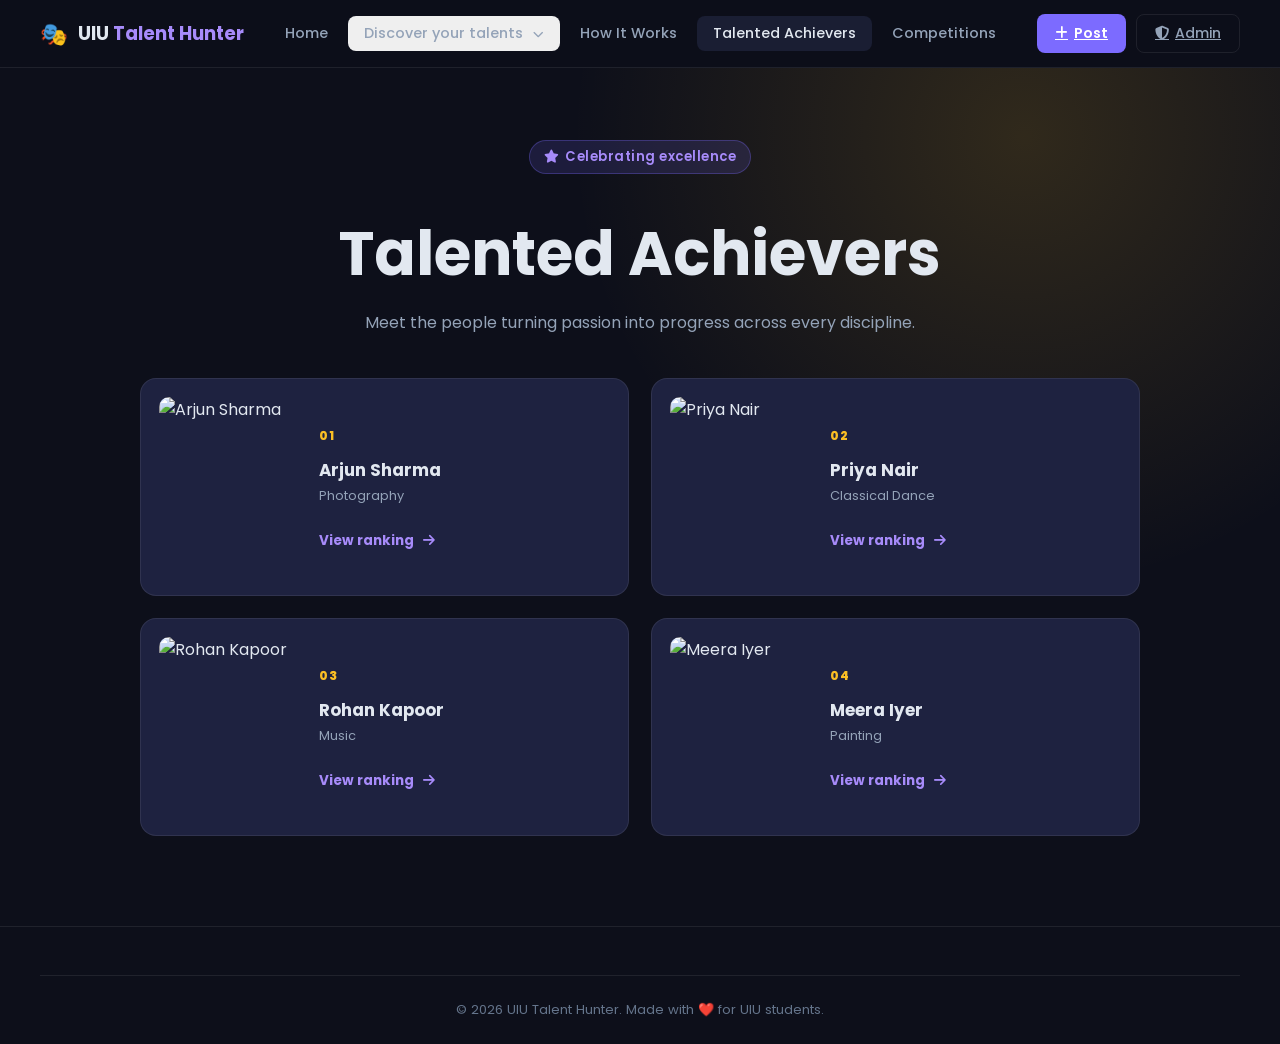
==== achievers.html @ 0afadc2a "latest update" ====
<!DOCTYPE html>
<html lang="en"><head><meta charset="UTF-8" /><meta name="viewport" content="width=device-width, initial-scale=1.0" /><title>Talented Achievers | UIU Talent Hunter</title><link rel="stylesheet" href="style.css" /><link rel="stylesheet" href="achievers.css" /><link href="https://fonts.googleapis.com/css2?family=Poppins:wght@300;400;500;600;700;800&display=swap" rel="stylesheet" /><link rel="stylesheet" href="https://cdnjs.cloudflare.com/ajax/libs/font-awesome/6.5.0/css/all.min.css" /></head>
<body class="category-page achievers-page"><nav class="navbar"><a class="nav-brand" href="index.html"><span class="brand-icon">🎭</span><span class="brand-text">UIU <span class="highlight">Talent Hunter</span></span></a><ul class="nav-links"><li><a href="index.html" class="nav-link">Home</a></li><li class="nav-dropdown"><button class="nav-link dropdown-toggle" type="button" onclick="toggleTalentMenu(event)">Discover your talents <i class="fas fa-chevron-down"></i></button><div class="dropdown-menu"><a href="video.html"><i class="fas fa-video"></i> Video</a><a href="audio.html"><i class="fas fa-music"></i> Audio</a><a href="blog.html"><i class="fas fa-align-left"></i> Text</a></div></li><li><a href="how-it-works.html" class="nav-link">How It Works</a></li><li><a href="achievers.html" class="nav-link active">Talented Achievers</a></li><li><a href="competitions.html" class="nav-link">Competitions</a></li></ul><div class="nav-actions"><a class="btn-upload" href="index.html#home"><i class="fas fa-plus"></i> Post</a><a class="btn-admin" href="index.html#leaderboard"><i class="fas fa-shield-alt"></i> Admin</a></div><button class="hamburger" onclick="toggleMenu()"><i class="fas fa-bars"></i></button></nav>
<main class="achievers-page-main"><header class="page-heading"><p class="hero-badge"><i class="fas fa-star"></i> Celebrating excellence</p><h1>Talented Achievers</h1><p>Meet the people turning passion into progress across every discipline.</p></header><section class="achiever-grid"><article class="achiever-card"><img src="https://images.unsplash.com/photo-1507003211169-0a1dd7228f2d?w=440&h=440&fit=crop&auto=format" alt="Arjun Sharma" /><div><span class="achiever-rank">01</span><h2>Arjun Sharma</h2><p>Photography</p><a href="index.html#leaderboard" class="text-link">View ranking <i class="fas fa-arrow-right"></i></a></div></article><article class="achiever-card"><img src="https://images.unsplash.com/photo-1438761681033-6461ffad8d80?w=440&h=440&fit=crop&auto=format" alt="Priya Nair" /><div><span class="achiever-rank">02</span><h2>Priya Nair</h2><p>Classical Dance</p><a href="index.html#leaderboard" class="text-link">View ranking <i class="fas fa-arrow-right"></i></a></div></article><article class="achiever-card"><img src="https://images.unsplash.com/photo-1472099645785-5658abf4ff4e?w=440&h=440&fit=crop&auto=format" alt="Rohan Kapoor" /><div><span class="achiever-rank">03</span><h2>Rohan Kapoor</h2><p>Music</p><a href="index.html#leaderboard" class="text-link">View ranking <i class="fas fa-arrow-right"></i></a></div></article><article class="achiever-card"><img src="https://images.unsplash.com/photo-1534528741775-53994a69daeb?w=440&h=440&fit=crop&auto=format" alt="Meera Iyer" /><div><span class="achiever-rank">04</span><h2>Meera Iyer</h2><p>Painting</p><a href="index.html#leaderboard" class="text-link">View ranking <i class="fas fa-arrow-right"></i></a></div></article></section></main><footer class="footer"><div class="footer-bottom"><p>© 2026 UIU Talent Hunter. Made with ❤️ for UIU students.</p></div></footer><script src="script.js"></script></body></html>
---- style.css ----
/* ========================================
   UIU TALENT SHOW — STYLESHEET
   ======================================== */

:root {
  --bg: #0d0f1a;
  --bg2: #13162a;
  --bg3: #1a1e33;
  --card: #1e2240;
  --card2: #252a4a;
  --border: rgba(255,255,255,0.08);
  --accent: #7c6bff;
  --accent2: #a78bfa;
  --pink: #f472b6;
  --teal: #2dd4bf;
  --gold: #fbbf24;
  --silver: #94a3b8;
  --bronze: #cd7f32;
  --green: #34d399;
  --text: #e2e8f0;
  --text2: #94a3b8;
  --text3: #64748b;
  --video-color: #3b82f6;
  --audio-color: #10b981;
  --blog-color: #f59e0b;
  --radius: 16px;
  --radius-sm: 10px;
  --shadow: 0 8px 32px rgba(0,0,0,0.4);
  --shadow-card: 0 4px 24px rgba(0,0,0,0.3);
  --glow: 0 0 30px rgba(124,107,255,0.25);
}

*, *::before, *::after { box-sizing: border-box; margin: 0; padding: 0; }

html { scroll-behavior: smooth; }

body {
  font-family: 'Poppins', sans-serif;
  background: var(--bg);
  color: var(--text);
  min-height: 100vh;
  overflow-x: hidden;
}

/* ---- SCROLLBAR ---- */
::-webkit-scrollbar { width: 6px; }
::-webkit-scrollbar-track { background: var(--bg); }
::-webkit-scrollbar-thumb { background: var(--accent); border-radius: 3px; }

/* ======================================== NAVBAR */
.navbar {
  position: sticky;
  top: 0;
  z-index: 1000;
  display: flex;
  align-items: center;
  gap: 24px;
  padding: 14px 40px;
  background: rgba(13,15,26,0.85);
  backdrop-filter: blur(16px);
  border-bottom: 1px solid var(--border);
}

.nav-brand {
  display: flex;
  align-items: center;
  gap: 10px;
  font-weight: 700;
  font-size: 1.15rem;
  text-decoration: none;
  color: var(--text);
  white-space: nowrap;
}

.brand-icon { font-size: 1.4rem; }
.highlight { color: var(--accent2); }

.nav-links {
  display: flex;
  list-style: none;
  gap: 4px;
  margin: 0 auto;
}

.nav-link {
  display: block;
  padding: 7px 16px;
  border-radius: 8px;
  color: var(--text2);
  text-decoration: none;
  font-size: 0.9rem;
  font-weight: 500;
  transition: all 0.2s;
}

.nav-link:hover, .nav-link.active {
  color: var(--text);
  background: var(--bg3);
}

.nav-dropdown { position: relative; }
.dropdown-toggle { border: 0; cursor: pointer; font-family: inherit; }
.dropdown-toggle i { margin-left: 6px; font-size: .68rem; transition: transform .2s ease; }
.nav-dropdown.open .dropdown-toggle i { transform: rotate(180deg); }
.dropdown-menu { position: absolute; top: calc(100% + 12px); left: 0; min-width: 178px; padding: 8px; background: rgba(30,34,64,.98); border: 1px solid var(--border); border-radius: 12px; box-shadow: var(--shadow); opacity: 0; visibility: hidden; transform: translateY(-6px); transition: .2s ease; }
.nav-dropdown.open .dropdown-menu { opacity: 1; visibility: visible; transform: translateY(0); }
.dropdown-menu a { display: flex; align-items: center; gap: 10px; padding: 11px 12px; border-radius: 8px; color: var(--text2); text-decoration: none; font-size: .82rem; }
.dropdown-menu a:hover { color: var(--text); background: var(--bg3); }
.dropdown-menu a i { width: 16px; color: var(--accent2); }

.nav-actions { display: flex; gap: 10px; }

.btn-upload {
  padding: 8px 18px;
  background: var(--accent);
  color: #fff;
  border: none;
  border-radius: 8px;
  font-family: inherit;
  font-size: 0.88rem;
  font-weight: 600;
  cursor: pointer;
  transition: all 0.2s;
  display: flex;
  align-items: center;
  gap: 6px;
}

.btn-upload:hover { background: var(--accent2); transform: translateY(-1px); }

.btn-admin {
  padding: 8px 18px;
  background: transparent;
  color: var(--text2);
  border: 1px solid var(--border);
  border-radius: 8px;
  font-family: inherit;
  font-size: 0.88rem;
  font-weight: 500;
  cursor: pointer;
  transition: all 0.2s;
  display: flex;
  align-items: center;
  gap: 6px;
}

.btn-admin:hover { background: var(--bg3); color: var(--text); }

.hamburger {
  display: none;
  background: none;
  border: none;
  color: var(--text);
  font-size: 1.2rem;
  cursor: pointer;
  margin-left: auto;
}

/* ======================================== HERO */
.hero {
  position: relative;
  min-height: 88vh;
  display: flex;
  align-items: center;
  justify-content: space-between;
  padding: 80px 40px 60px;
  overflow: hidden;
}

.hero-bg {
  position: absolute;
  inset: 0;
  background:
    radial-gradient(ellipse 70% 60% at 20% 50%, rgba(124,107,255,0.18) 0%, transparent 70%),
    radial-gradient(ellipse 50% 50% at 80% 30%, rgba(244,114,182,0.12) 0%, transparent 60%),
    radial-gradient(ellipse 60% 80% at 60% 80%, rgba(45,212,191,0.08) 0%, transparent 60%);
  z-index: 0;
}

.hero-content {
  position: relative;
  z-index: 1;
  max-width: 600px;
}

.hero-badge {
  display: inline-flex;
  align-items: center;
  gap: 6px;
  padding: 6px 14px;
  background: rgba(124,107,255,0.15);
  border: 1px solid rgba(124,107,255,0.3);
  border-radius: 50px;
  font-size: 0.82rem;
  font-weight: 600;
  color: var(--accent2);
  margin-bottom: 20px;
  letter-spacing: 0.5px;
}

.hero-title {
  font-size: clamp(2.4rem, 5vw, 4rem);
  font-weight: 800;
  line-height: 1.1;
  margin-bottom: 16px;
}

.gradient-text {
  background: linear-gradient(135deg, var(--accent), var(--pink));
  -webkit-background-clip: text;
  -webkit-text-fill-color: transparent;
  background-clip: text;
}

.hero-subtitle {
  font-size: 1.05rem;
  color: var(--text2);
  line-height: 1.7;
  margin-bottom: 32px;
}

.hero-stats {
  display: flex;
  align-items: center;
  gap: 24px;
  margin-bottom: 36px;
}

.stat { display: flex; flex-direction: column; }
.stat-num { font-size: 1.6rem; font-weight: 800; color: var(--text); }
.stat-label { font-size: 0.78rem; color: var(--text3); text-transform: uppercase; letter-spacing: 1px; }
.stat-divider { width: 1px; height: 40px; background: var(--border); }

.hero-btns { display: flex; gap: 14px; flex-wrap: wrap; }

.btn-primary {
  padding: 13px 28px;
  background: linear-gradient(135deg, var(--accent), var(--pink));
  color: #fff;
  border: none;
  border-radius: 10px;
  font-family: inherit;
  font-size: 0.95rem;
  font-weight: 600;
  text-decoration: none;
  cursor: pointer;
  transition: all 0.2s;
  display: inline-flex;
  align-items: center;
  gap: 8px;
}

.btn-primary:hover { transform: translateY(-2px); box-shadow: 0 8px 24px rgba(124,107,255,0.4); }

.btn-secondary {
  padding: 13px 28px;
  background: transparent;
  color: var(--text);
  border: 1.5px solid var(--border);
  border-radius: 10px;
  font-family: inherit;
  font-size: 0.95rem;
  font-weight: 600;
  cursor: pointer;
  transition: all 0.2s;
}

.btn-secondary:hover { background: var(--bg3); border-color: var(--accent); }

.hero-cards {
  position: relative;
  z-index: 1;
  display: flex;
  flex-direction: column;
  gap: 16px;
  padding: 20px;
}

.floating-card {
  display: flex;
  align-items: center;
  gap: 14px;
  padding: 16px 24px;
  background: var(--card);
  border: 1px solid var(--border);
  border-radius: var(--radius);
  font-weight: 600;
  font-size: 1rem;
  animation: float 3s ease-in-out infinite;
  box-shadow: var(--shadow-card);
  min-width: 160px;
}

.floating-card i { font-size: 1.4rem; }
.card1 { color: var(--video-color); animation-delay: 0s; }
.card2 { color: var(--audio-color); animation-delay: 0.5s; }
.card3 { color: var(--blog-color); animation-delay: 1s; }

@keyframes float {
  0%, 100% { transform: translateY(0); }
  50% { transform: translateY(-10px); }
}

/* ======================================== SECTION TABS */
.section-tabs {
  display: flex;
  justify-content: center;
  gap: 12px;
  padding: 32px 40px 0;
  border-bottom: 1px solid var(--border);
}

.tab-btn {
  padding: 12px 28px;
  background: transparent;
  color: var(--text2);
  border: none;
  border-bottom: 3px solid transparent;
  font-family: inherit;
  font-size: 0.95rem;
  font-weight: 600;
  cursor: pointer;
  transition: all 0.2s;
  display: flex;
  align-items: center;
  gap: 8px;
  margin-bottom: -1px;
}

.tab-btn:hover { color: var(--text); }
.tab-btn.active { color: var(--accent2); border-bottom-color: var(--accent); }

/* ======================================== CONTENT SECTIONS */
.content-section {
  padding: 48px 40px;
  max-width: 1280px;
  margin: 0 auto;
}

.hidden-tab { display: none; }
.active-tab { display: block; }

/* Category entries now live on their own pages. */
.home-page .content-section { display: none; }
.home-page .section-tabs { display: none; }
.home-page .hero { justify-content: center; text-align: center; }
.home-page .hero-content { max-width: 760px; }
.home-page .hero-cards { display: none; }
.tab-btn { text-decoration: none; }

/* ======================================== HOME DISCOVERY */
.home-discovery { background: var(--bg); }
.home-section { max-width: 1180px; margin: 0 auto; padding: 88px 40px; }
.section-kicker { color: var(--accent2); font-size: .76rem; font-weight: 700; letter-spacing: 1.4px; text-transform: uppercase; }
.section-kicker i { margin-right: 7px; }
.home-section h2 { font-size: clamp(1.8rem, 3vw, 2.65rem); line-height: 1.15; margin: 12px 0 14px; }
.section-lead { max-width: 720px; color: var(--text2); line-height: 1.8; }
.welcome-section { text-align: center; border-bottom: 1px solid var(--border); }
.welcome-section .section-lead { margin: 0 auto; }
.feature-row { display: flex; justify-content: center; gap: 12px; flex-wrap: wrap; margin-top: 32px; }
.feature-chip { display: inline-flex; align-items: center; gap: 9px; padding: 12px 17px; border: 1px solid var(--border); border-radius: 10px; color: var(--text); background: rgba(255,255,255,.025); text-decoration: none; font-size: .84rem; font-weight: 600; transition: .2s ease; }
.feature-chip:hover { transform: translateY(-3px); border-color: var(--accent); background: var(--bg3); }
.feature-chip i { color: var(--accent2); }
.section-heading-row { display: flex; align-items: end; justify-content: space-between; gap: 24px; margin-bottom: 32px; }
.section-heading-row h2 { margin-bottom: 0; }
.section-mark { color: var(--text3); font-size: .8rem; letter-spacing: 2px; }
.text-link { color: var(--accent2); font-size: .84rem; font-weight: 700; text-decoration: none; white-space: nowrap; }
.text-link i { margin-left: 6px; transition: transform .2s ease; }
.text-link:hover i { transform: translateX(4px); }
.steps-grid { display: grid; grid-template-columns: repeat(5, 1fr); gap: 12px; }
.step-card { position: relative; min-height: 190px; padding: 22px 18px; background: var(--card); border: 1px solid var(--border); border-radius: var(--radius-sm); transition: .2s ease; }
.step-card:hover { border-color: rgba(167,139,250,.55); transform: translateY(-4px); box-shadow: var(--shadow-card); }
.step-card > span { color: var(--accent2); font-size: .72rem; font-weight: 800; letter-spacing: 1px; }
.step-card i { display: block; margin: 22px 0 12px; color: var(--teal); font-size: 1.25rem; }
.step-card h3 { font-size: .96rem; margin-bottom: 8px; }
.step-card p { color: var(--text2); font-size: .78rem; line-height: 1.55; }
.competition-preview { max-width: none; background: var(--bg2); }
.competition-preview > * { max-width: 1100px; margin-left: auto; margin-right: auto; }
.competition-grid { display: grid; grid-template-columns: repeat(3, 1fr); gap: 20px; }
.competition-card { overflow: hidden; background: var(--card); border: 1px solid var(--border); border-radius: var(--radius); }
.competition-card > img { width: 100%; height: 190px; display: block; object-fit: cover; }
.competition-body { padding: 20px; }
.competition-type { color: var(--gold); font-size: .7rem; font-weight: 800; letter-spacing: 1px; text-transform: uppercase; }
.competition-body h3 { font-size: 1.03rem; line-height: 1.4; margin: 9px 0; }
.competition-body p { min-height: 68px; color: var(--text2); font-size: .8rem; line-height: 1.6; }
.competition-meta { display: grid; grid-template-columns: repeat(3, 1fr); gap: 8px; margin: 18px 0; padding: 12px 0; border-top: 1px solid var(--border); border-bottom: 1px solid var(--border); }
.competition-meta span { color: var(--text3); font-size: .65rem; }
.competition-meta b { display: block; color: var(--text); font-size: .75rem; margin-bottom: 3px; }
.competition-body .btn-primary { padding: 10px 15px; font-size: .78rem; }
.community-section { display: grid; grid-template-columns: 1.15fr .85fr; gap: 22px; }
.home-page .steps-grid .step-card:nth-child(n+4) { display: none; }
.home-page .competition-grid .competition-card:nth-child(n+2) { display: none; }
.community-panel { padding: 30px; background: var(--card); border: 1px solid var(--border); border-radius: var(--radius); }
.person-row { display: grid; grid-template-columns: 46px 1fr 46px 1fr; align-items: center; gap: 12px; margin-top: 28px; }
.person-row img { width: 46px; height: 46px; object-fit: cover; border-radius: 50%; border: 2px solid var(--accent); }
.person-row strong, .person-row span { display: block; }
.person-row strong { font-size: .78rem; }
.person-row span { color: var(--text3); font-size: .7rem; margin-top: 3px; }
.supporter-list { display: grid; gap: 12px; margin-top: 26px; }
.supporter-list div { display: grid; grid-template-columns: 28px 1fr; align-items: center; padding: 10px 0; border-bottom: 1px solid var(--border); }
.supporter-list span { grid-row: span 2; color: var(--gold); font-weight: 800; font-size: .78rem; }
.supporter-list strong { font-size: .8rem; }
.supporter-list small { color: var(--text3); font-size: .7rem; }
.mission-section { max-width: none; background: linear-gradient(135deg, rgba(124,107,255,.12), rgba(45,212,191,.05)); text-align: center; }
.mission-section > * { max-width: 1100px; margin-left: auto; margin-right: auto; }
.mission-grid { display: grid; grid-template-columns: repeat(3, 1fr); gap: 20px; margin-top: 34px; text-align: left; }
.mission-grid article { padding: 22px; border-left: 2px solid var(--accent); background: rgba(13,15,26,.3); }
.mission-grid i { color: var(--teal); font-size: 1.25rem; }
.mission-grid h3 { font-size: .98rem; margin: 15px 0 8px; }
.mission-grid p { color: var(--text2); font-size: .8rem; line-height: 1.65; }
.organizations-section { border-top: 1px solid var(--border); }
.organization-grid { display: grid; grid-template-columns: repeat(3, 1fr); gap: 18px; }
.organization-grid article { display: grid; grid-template-columns: 58px 1fr; grid-template-rows: 1fr 1fr; column-gap: 14px; align-items: center; padding: 14px; background: var(--card); border: 1px solid var(--border); border-radius: var(--radius-sm); }
.organization-grid img { width: 58px; height: 58px; grid-row: span 2; border-radius: 50%; object-fit: cover; }
.organization-grid strong { align-self: end; font-size: .84rem; }
.organization-grid span { align-self: start; color: var(--text3); font-size: .72rem; }
.testimonials-section { background: var(--bg2); max-width: none; }
.testimonials-section > * { max-width: 1100px; margin-left: auto; margin-right: auto; }
.testimonial-grid { display: grid; grid-template-columns: repeat(3, 1fr); gap: 18px; margin-top: 30px; }
.testimonial-grid blockquote { margin: 0; padding: 22px; background: var(--card); border: 1px solid var(--border); border-radius: var(--radius-sm); }
.testimonial-grid blockquote p { min-height: 105px; color: var(--text2); font-size: .8rem; line-height: 1.7; }
.testimonial-grid footer { display: flex; align-items: center; gap: 10px; margin-top: 20px; }
.testimonial-grid footer img { width: 38px; height: 38px; border-radius: 50%; object-fit: cover; }
.testimonial-grid footer strong, .testimonial-grid footer small { display: block; }
.testimonial-grid footer strong { font-size: .76rem; }
.testimonial-grid footer small { color: var(--text3); font-size: .68rem; margin-top: 3px; }

.section-header {
  margin-bottom: 36px;
  text-align: center;
}

.section-header h2 {
  font-size: 1.8rem;
  font-weight: 700;
  margin-bottom: 8px;
  display: flex;
  align-items: center;
  justify-content: center;
  gap: 10px;
}

.section-header h2 i { color: var(--accent); }
.section-header p { color: var(--text2); font-size: 0.95rem; }

/* ---- CARDS GRID ---- */
.cards-grid {
  display: grid;
  grid-template-columns: repeat(auto-fill, minmax(320px, 1fr));
  gap: 24px;
}

/* ---- MEDIA CARD ---- */
.media-card {
  background: var(--card);
  border: 1px solid var(--border);
  border-radius: var(--radius);
  overflow: hidden;
  transition: transform 0.2s, box-shadow 0.2s;
}

.media-card:hover {
  transform: translateY(-4px);
  box-shadow: var(--shadow);
}

.card-thumbnail { position: relative; }
.card-thumbnail video {
  width: 100%;
  height: 200px;
  object-fit: cover;
  display: block;
  background: var(--bg);
}

/* ---- CAT BADGE ---- */
.cat-badge {
  position: absolute;
  top: 10px;
  right: 10px;
  padding: 4px 10px;
  border-radius: 50px;
  font-size: 0.72rem;
  font-weight: 700;
  display: flex;
  align-items: center;
  gap: 5px;
  letter-spacing: 0.4px;
}

.video-badge { background: rgba(59,130,246,0.85); color: #fff; }
.audio-badge { background: rgba(16,185,129,0.85); color: #fff; }
.blog-badge { background: rgba(245,158,11,0.85); color: #fff; position: static; margin-left: auto; }

/* ---- AUDIO VISUAL ---- */
.audio-visual {
  position: relative;
  background: linear-gradient(135deg, var(--bg2), var(--bg3));
  height: 180px;
  display: flex;
  align-items: center;
  justify-content: center;
  overflow: hidden;
}

.audio-avatar {
  width: 80px;
  height: 80px;
  border-radius: 50%;
  overflow: hidden;
  border: 3px solid var(--accent);
  z-index: 1;
  box-shadow: 0 0 20px rgba(124,107,255,0.4);
}

.audio-avatar img { width: 100%; height: 100%; object-fit: cover; }

.audio-wave {
  position: absolute;
  bottom: 16px;
  display: flex;
  align-items: flex-end;
  gap: 3px;
  height: 40px;
}

.audio-wave span {
  width: 4px;
  border-radius: 2px;
  background: var(--audio-color);
  animation: wave 1.2s ease-in-out infinite;
  opacity: 0.7;
}

.audio-wave span:nth-child(1) { height: 20px; animation-delay: 0.0s; }
.audio-wave span:nth-child(2) { height: 30px; animation-delay: 0.1s; }
.audio-wave span:nth-child(3) { height: 40px; animation-delay: 0.2s; }
.audio-wave span:nth-child(4) { height: 25px; animation-delay: 0.3s; }
.audio-wave span:nth-child(5) { height: 35px; animation-delay: 0.4s; }
.audio-wave span:nth-child(6) { height: 40px; animation-delay: 0.5s; }
.audio-wave span:nth-child(7) { height: 28px; animation-delay: 0.6s; }
.audio-wave span:nth-child(8) { height: 22px; animation-delay: 0.7s; }
.audio-wave span:nth-child(9) { height: 35px; animation-delay: 0.8s; }
.audio-wave span:nth-child(10) { height: 18px; animation-delay: 0.9s; }

@keyframes wave {
  0%, 100% { transform: scaleY(0.5); }
  50% { transform: scaleY(1.2); }
}

/* ---- CARD BODY ---- */
.card-body { padding: 18px; }
.card-title { font-size: 1rem; font-weight: 700; margin-bottom: 10px; line-height: 1.4; }
.card-meta { display: flex; align-items: center; gap: 8px; margin-bottom: 10px; flex-wrap: wrap; }
.avatar { width: 28px; height: 28px; border-radius: 50%; object-fit: cover; }
.author { font-size: 0.82rem; font-weight: 600; color: var(--accent2); }
.dot { color: var(--text3); }
.date { font-size: 0.78rem; color: var(--text3); }
.card-desc { font-size: 0.84rem; color: var(--text2); line-height: 1.6; margin-bottom: 14px; }

/* ---- AUDIO PLAYER ---- */
.audio-player { margin-bottom: 12px; }
.audio-player audio { width: 100%; height: 36px; border-radius: 6px; }

/* ---- CARD FOOTER ---- */
.card-footer {
  display: flex;
  align-items: center;
  justify-content: space-between;
  padding-top: 12px;
  border-top: 1px solid var(--border);
}

.reactions { display: flex; gap: 10px; }

.react-btn {
  display: flex;
  align-items: center;
  gap: 5px;
  padding: 5px 12px;
  border: 1px solid var(--border);
  border-radius: 50px;
  background: transparent;
  color: var(--text2);
  font-size: 0.82rem;
  font-family: inherit;
  cursor: pointer;
  transition: all 0.2s;
}

.react-btn:hover { background: var(--bg3); color: var(--text); }
.react-btn.liked { color: var(--pink); border-color: var(--pink); background: rgba(244,114,182,0.1); }

.points-badge {
  display: flex;
  align-items: center;
  gap: 5px;
  padding: 5px 12px;
  background: rgba(251,191,36,0.12);
  border: 1px solid rgba(251,191,36,0.25);
  border-radius: 50px;
  font-size: 0.8rem;
  font-weight: 700;
  color: var(--gold);
}

/* ---- COMMENTS ---- */
.comments-panel {
  margin-top: 14px;
  border-top: 1px solid var(--border);
  padding-top: 12px;
}

.comment-list { display: flex; flex-direction: column; gap: 10px; margin-bottom: 12px; }

.comment {
  display: flex;
  align-items: flex-start;
  gap: 8px;
}

.c-avatar { width: 24px; height: 24px; border-radius: 50%; object-fit: cover; margin-top: 2px; flex-shrink: 0; }

.comment strong { font-size: 0.8rem; color: var(--accent2); }
.comment p { font-size: 0.82rem; color: var(--text2); margin-top: 2px; }

.comment-input-row {
  display: flex;
  gap: 8px;
  align-items: center;
}

.comment-input {
  flex: 1;
  padding: 8px 12px;
  background: var(--bg3);
  border: 1px solid var(--border);
  border-radius: 8px;
  color: var(--text);
  font-family: inherit;
  font-size: 0.82rem;
  outline: none;
  transition: border-color 0.2s;
}

.comment-input:focus { border-color: var(--accent); }

.send-btn {
  width: 34px;
  height: 34px;
  background: var(--accent);
  border: none;
  border-radius: 8px;
  color: #fff;
  cursor: pointer;
  font-size: 0.82rem;
  display: flex;
  align-items: center;
  justify-content: center;
  transition: background 0.2s;
  flex-shrink: 0;
}

.send-btn:hover { background: var(--accent2); }

/* ======================================== BLOG SECTION */
.blog-grid {
  display: flex;
  flex-direction: column;
  gap: 28px;
  max-width: 780px;
  margin: 0 auto;
}

.blog-card {
  background: var(--card);
  border: 1px solid var(--border);
  border-radius: var(--radius);
  padding: 24px;
  transition: transform 0.2s, box-shadow 0.2s;
}

.blog-card:hover { transform: translateY(-2px); box-shadow: var(--shadow); }

.blog-header {
  display: flex;
  align-items: center;
  gap: 14px;
  margin-bottom: 16px;
  flex-wrap: wrap;
}

.avatar-lg { width: 44px; height: 44px; border-radius: 50%; object-fit: cover; border: 2px solid var(--accent); }
.blog-author { font-weight: 700; font-size: 0.95rem; }
.blog-date { font-size: 0.78rem; color: var(--text3); display: flex; align-items: center; gap: 5px; }

.blog-title {
  font-size: 1.25rem;
  font-weight: 700;
  margin-bottom: 10px;
  line-height: 1.4;
}

.blog-excerpt {
  font-size: 0.9rem;
  color: var(--text2);
  line-height: 1.7;
  margin-bottom: 20px;
}

.blog-photos {
  display: grid;
  grid-template-columns: repeat(auto-fill, minmax(200px, 1fr));
  gap: 14px;
  margin-bottom: 20px;
}

.blog-photo-item {
  border-radius: var(--radius-sm);
  overflow: hidden;
  background: var(--bg3);
}

.blog-photo-item img {
  width: 100%;
  height: 160px;
  object-fit: cover;
  display: block;
  transition: transform 0.3s;
}

.blog-photo-item:hover img { transform: scale(1.05); }

.photo-desc {
  padding: 8px 10px;
  font-size: 0.76rem;
  color: var(--text3);
  line-height: 1.4;
  background: var(--bg3);
}

/* ---- CAT PILLS (table) ---- */
.cat-pill {
  padding: 3px 10px;
  border-radius: 50px;
  font-size: 0.72rem;
  font-weight: 700;
}
.video-pill { background: rgba(59,130,246,0.15); color: #60a5fa; }
.audio-pill { background: rgba(16,185,129,0.15); color: #34d399; }
.blog-pill { background: rgba(245,158,11,0.15); color: #fbbf24; }

/* ======================================== LEADERBOARD */
.leaderboard-section {
  padding: 64px 40px;
  background: var(--bg2);
}

.leaderboard-section .section-header { margin-bottom: 48px; }

/* ---- PODIUM ---- */
.podium {
  display: flex;
  justify-content: center;
  align-items: flex-end;
  gap: 20px;
  margin-bottom: 56px;
  flex-wrap: wrap;
}

.podium-item {
  display: flex;
  flex-direction: column;
  align-items: center;
  gap: 8px;
}

.crown { font-size: 1.8rem; margin-bottom: -4px; }

.podium-avatar {
  border-radius: 50%;
  object-fit: cover;
  border: 3px solid var(--border);
}

.first .podium-avatar { width: 80px; height: 80px; border-color: var(--gold); box-shadow: 0 0 20px rgba(251,191,36,0.4); }
.second .podium-avatar { width: 64px; height: 64px; border-color: var(--silver); }
.third .podium-avatar { width: 60px; height: 60px; border-color: var(--bronze); }

.podium-name { font-weight: 700; font-size: 0.88rem; }
.podium-tag { font-size: 0.72rem; color: var(--text3); }

.podium-block {
  display: flex;
  flex-direction: column;
  align-items: center;
  justify-content: flex-end;
  border-radius: var(--radius-sm) var(--radius-sm) 0 0;
  padding: 12px 24px 8px;
  min-width: 100px;
  gap: 4px;
}

.first .podium-block { background: linear-gradient(180deg, rgba(251,191,36,0.2), rgba(251,191,36,0.05)); border: 1px solid rgba(251,191,36,0.3); height: 90px; }
.second .podium-block { background: linear-gradient(180deg, rgba(148,163,184,0.2), rgba(148,163,184,0.05)); border: 1px solid rgba(148,163,184,0.3); height: 72px; }
.third .podium-block { background: linear-gradient(180deg, rgba(205,127,50,0.2), rgba(205,127,50,0.05)); border: 1px solid rgba(205,127,50,0.3); height: 60px; }

.podium-rank { font-weight: 800; font-size: 1.1rem; }
.first .podium-rank { color: var(--gold); }
.second .podium-rank { color: var(--silver); }
.third .podium-rank { color: var(--bronze); }

.podium-pts { font-size: 0.8rem; color: var(--text2); font-weight: 600; }

/* ---- TABLE ---- */
.leaderboard-table-wrap {
  overflow-x: auto;
  border-radius: var(--radius);
  border: 1px solid var(--border);
}

.leaderboard-table {
  width: 100%;
  border-collapse: collapse;
  background: var(--card);
}

.leaderboard-table th {
  padding: 14px 18px;
  text-align: left;
  font-size: 0.78rem;
  text-transform: uppercase;
  letter-spacing: 0.8px;
  color: var(--text3);
  background: var(--card2);
  border-bottom: 1px solid var(--border);
  white-space: nowrap;
}

.leaderboard-table td {
  padding: 14px 18px;
  font-size: 0.88rem;
  border-bottom: 1px solid var(--border);
  vertical-align: middle;
}

.leaderboard-table tr:last-child td { border-bottom: none; }
.leaderboard-table tr:hover td { background: var(--card2); }

.rank-badge {
  display: inline-flex;
  align-items: center;
  justify-content: center;
  width: 28px;
  height: 28px;
  border-radius: 50%;
  font-size: 0.78rem;
  font-weight: 700;
  background: var(--bg3);
  color: var(--text2);
}

.rank-badge.gold { background: rgba(251,191,36,0.2); color: var(--gold); }
.rank-badge.silver { background: rgba(148,163,184,0.2); color: var(--silver); }
.rank-badge.bronze { background: rgba(205,127,50,0.2); color: var(--bronze); }

.t-avatar { width: 28px; height: 28px; border-radius: 50%; object-fit: cover; vertical-align: middle; margin-right: 8px; }

.admin-pts { color: var(--accent2); font-weight: 600; }
.total-pts { color: var(--gold); font-weight: 800; font-size: 0.95rem; }

/* ======================================== FOOTER */
.footer {
  background: var(--bg);
  border-top: 1px solid var(--border);
  padding: 48px 40px 24px;
}

.footer-content {
  display: flex;
  gap: 60px;
  flex-wrap: wrap;
  margin-bottom: 36px;
}

.footer-brand { max-width: 280px; }
.footer-brand .brand-text { font-size: 1.1rem; font-weight: 700; margin-left: 8px; }
.footer-brand p { color: var(--text3); font-size: 0.85rem; line-height: 1.6; margin-top: 12px; }

.footer-links {
  display: flex;
  flex-direction: column;
  gap: 10px;
}

.footer-links h5 {
  font-weight: 700;
  font-size: 0.85rem;
  text-transform: uppercase;
  letter-spacing: 0.8px;
  color: var(--text3);
  margin-bottom: 4px;
}

.footer-links a {
  color: var(--text2);
  text-decoration: none;
  font-size: 0.88rem;
  display: flex;
  align-items: center;
  gap: 8px;
  transition: color 0.2s;
}

.footer-links a:hover { color: var(--accent2); }
.footer-links a i { width: 16px; }

.footer-bottom {
  text-align: center;
  padding-top: 24px;
  border-top: 1px solid var(--border);
  color: var(--text3);
  font-size: 0.82rem;
}

/* ======================================== MODALS */
.modal-overlay {
  position: fixed;
  inset: 0;
  background: rgba(0,0,0,0.7);
  backdrop-filter: blur(6px);
  z-index: 2000;
  display: flex;
  align-items: center;
  justify-content: center;
  padding: 20px;
}

.modal {
  background: var(--card);
  border: 1px solid var(--border);
  border-radius: var(--radius);
  width: 100%;
  max-width: 520px;
  max-height: 90vh;
  overflow-y: auto;
  animation: modalIn 0.25s ease;
}

@keyframes modalIn {
  from { transform: scale(0.95) translateY(10px); opacity: 0; }
  to { transform: scale(1) translateY(0); opacity: 1; }
}

.modal-header {
  display: flex;
  align-items: center;
  justify-content: space-between;
  padding: 20px 24px;
  border-bottom: 1px solid var(--border);
}

.modal-header h3 {
  font-size: 1.05rem;
  font-weight: 700;
  display: flex;
  align-items: center;
  gap: 10px;
}

.modal-header h3 i { color: var(--accent); }

.modal-close {
  background: none;
  border: none;
  color: var(--text3);
  font-size: 1.4rem;
  cursor: pointer;
  line-height: 1;
  padding: 4px;
  transition: color 0.2s;
}

.modal-close:hover { color: var(--text); }

.modal-body { padding: 24px; }

.form-group { margin-bottom: 18px; }

.form-group label {
  display: block;
  font-size: 0.84rem;
  font-weight: 600;
  color: var(--text2);
  margin-bottom: 8px;
}

.form-input {
  width: 100%;
  padding: 10px 14px;
  background: var(--bg3);
  border: 1px solid var(--border);
  border-radius: var(--radius-sm);
  color: var(--text);
  font-family: inherit;
  font-size: 0.9rem;
  outline: none;
  transition: border-color 0.2s;
}

.form-input:focus { border-color: var(--accent); }

textarea.form-input { resize: vertical; }

.category-select { display: flex; gap: 10px; }

.cat-option {
  flex: 1;
  padding: 10px;
  background: var(--bg3);
  border: 1.5px solid var(--border);
  border-radius: var(--radius-sm);
  color: var(--text2);
  font-family: inherit;
  font-size: 0.84rem;
  font-weight: 600;
  cursor: pointer;
  display: flex;
  align-items: center;
  justify-content: center;
  gap: 6px;
  transition: all 0.2s;
}

.cat-option:hover { background: var(--bg2); }
.cat-option.active { border-color: var(--accent); color: var(--accent2); background: rgba(124,107,255,0.1); }

.file-drop {
  border: 2px dashed var(--border);
  border-radius: var(--radius-sm);
  padding: 28px;
  text-align: center;
  cursor: pointer;
  transition: all 0.2s;
}

.file-drop:hover { border-color: var(--accent); background: rgba(124,107,255,0.05); }
.file-drop i { font-size: 2rem; color: var(--accent); margin-bottom: 8px; }
.file-drop p { font-size: 0.88rem; font-weight: 600; margin-bottom: 4px; }
.file-drop span { font-size: 0.75rem; color: var(--text3); }

.btn-submit {
  width: 100%;
  padding: 13px;
  background: linear-gradient(135deg, var(--accent), var(--pink));
  color: #fff;
  border: none;
  border-radius: var(--radius-sm);
  font-family: inherit;
  font-size: 0.95rem;
  font-weight: 700;
  cursor: pointer;
  display: flex;
  align-items: center;
  justify-content: center;
  gap: 8px;
  transition: all 0.2s;
}

.btn-submit:hover { transform: translateY(-1px); box-shadow: 0 6px 20px rgba(124,107,255,0.35); }

.admin-note {
  font-size: 0.85rem;
  color: var(--text3);
  margin-bottom: 20px;
  padding: 10px 14px;
  background: var(--bg3);
  border-radius: 8px;
  border-left: 3px solid var(--accent);
}

/* Admin point editor */
.admin-point-list { display: flex; flex-direction: column; gap: 12px; }

.admin-point-row {
  display: flex;
  align-items: center;
  gap: 12px;
  padding: 10px 14px;
  background: var(--bg3);
  border-radius: var(--radius-sm);
  border: 1px solid var(--border);
}

.admin-point-row img { width: 32px; height: 32px; border-radius: 50%; object-fit: cover; }
.admin-point-row .p-name { flex: 1; font-size: 0.88rem; font-weight: 600; }

.point-input {
  width: 80px;
  padding: 6px 10px;
  background: var(--bg);
  border: 1px solid var(--border);
  border-radius: 6px;
  color: var(--text);
  font-family: inherit;
  font-size: 0.88rem;
  font-weight: 700;
  text-align: center;
  outline: none;
  transition: border-color 0.2s;
}

.point-input:focus { border-color: var(--accent); }

/* ======================================== TOAST */
.toast {
  position: fixed;
  bottom: 28px;
  right: 28px;
  z-index: 9999;
  padding: 12px 22px;
  background: var(--card);
  border: 1px solid var(--border);
  border-radius: 10px;
  font-size: 0.88rem;
  font-weight: 600;
  color: var(--text);
  box-shadow: var(--shadow);
  animation: slideUp 0.3s ease;
  max-width: 320px;
  display: flex;
  align-items: center;
  gap: 10px;
}

@keyframes slideUp {
  from { transform: translateY(20px); opacity: 0; }
  to { transform: translateY(0); opacity: 1; }
}

/* ======================================== UTILITIES */
.hidden { display: none !important; }

/* ======================================== RESPONSIVE */
@media (max-width: 900px) {
  .navbar { padding: 12px 20px; }
  .nav-links { display: none; }
  .nav-actions { display: none; }
  .hamburger { display: block; }
  .hero { flex-direction: column; padding: 60px 20px 40px; text-align: center; gap: 40px; }
  .hero-stats { justify-content: center; }
  .hero-btns { justify-content: center; }
  .hero-cards { flex-direction: row; justify-content: center; padding: 0; }
  .floating-card { animation: none; }
  .section-tabs { padding: 24px 20px 0; gap: 6px; }
  .content-section, .leaderboard-section { padding: 40px 20px; }
  .cards-grid { grid-template-columns: 1fr; }
  .footer-content { gap: 32px; }
  .footer { padding: 40px 20px 20px; }
  .podium { gap: 14px; }
}

@media (max-width: 600px) {
  .hero-title { font-size: 2rem; }
  .section-header h2 { font-size: 1.4rem; }
  .hero-cards { flex-direction: column; align-items: center; }
  .tab-btn { padding: 10px 16px; font-size: 0.85rem; }
  .category-select { flex-direction: column; }
  .blog-photos { grid-template-columns: 1fr; }
  .podium { gap: 10px; }

  .home-section { padding: 58px 20px; }
  .section-heading-row { align-items: flex-start; flex-direction: column; gap: 10px; }
  .steps-grid, .competition-grid, .mission-grid, .community-section, .organization-grid, .testimonial-grid { grid-template-columns: 1fr; }
  .competition-preview > * { margin-left: 0; margin-right: 0; }
  .person-row { grid-template-columns: 42px 1fr; }
  .person-row img:nth-of-type(2), .person-row div:nth-of-type(2) { display: none; }
  .competition-meta { gap: 4px; }
}

/* ======================================== MOBILE NAV OPEN */
.nav-open .nav-links {
  display: flex;
  flex-direction: column;
  position: fixed;
  top: 64px;
  left: 0;
  right: 0;
  background: var(--bg2);
  border-bottom: 1px solid var(--border);
  padding: 16px 20px 24px;
  z-index: 999;
  gap: 4px;
}

.nav-open .nav-dropdown { width: 100%; }
.nav-open .dropdown-menu { position: static; display: none; margin: 2px 0 6px; box-shadow: none; opacity: 1; visibility: visible; transform: none; }
.nav-open .nav-dropdown.open .dropdown-menu { display: block; }

.nav-open .nav-actions {
  display: flex;
  position: fixed;
  top: auto;
  bottom: 24px;
  left: 50%;
  transform: translateX(-50%);
  z-index: 999;
  gap: 12px;
}
---- achievers.css ----
@import url('style.css');
.achievers-page-main { min-height: calc(100vh - 180px); padding: 72px 40px 90px; background: radial-gradient(circle at 80% 8%, rgba(251,191,36,.15), transparent 35%); }
.achievers-page .page-heading { max-width: 720px; margin: 0 auto 42px; text-align: center; }
.achievers-page .page-heading h1 { font-size: clamp(2.2rem, 5vw, 3.8rem); margin: 14px 0 10px; }
.achievers-page .page-heading > p:last-child { color: var(--text2); line-height: 1.7; }
.achiever-grid { max-width: 1000px; margin: 0 auto; display: grid; grid-template-columns: repeat(2, 1fr); gap: 22px; }
.achiever-card { display: grid; grid-template-columns: 140px 1fr; align-items: center; gap: 20px; padding: 18px; background: var(--card); border: 1px solid var(--border); border-radius: var(--radius); }
.achiever-card img { width: 140px; height: 180px; object-fit: cover; border-radius: var(--radius-sm); }
.achiever-rank { color: var(--gold); font-size: .75rem; font-weight: 800; letter-spacing: 1px; }
.achiever-card h2 { font-size: 1.05rem; margin: 10px 0 4px; }
.achiever-card p { color: var(--text2); font-size: .8rem; margin-bottom: 22px; }
@media (max-width: 700px) { .achievers-page-main { padding: 52px 20px 64px; } .achiever-grid { grid-template-columns: 1fr; } }
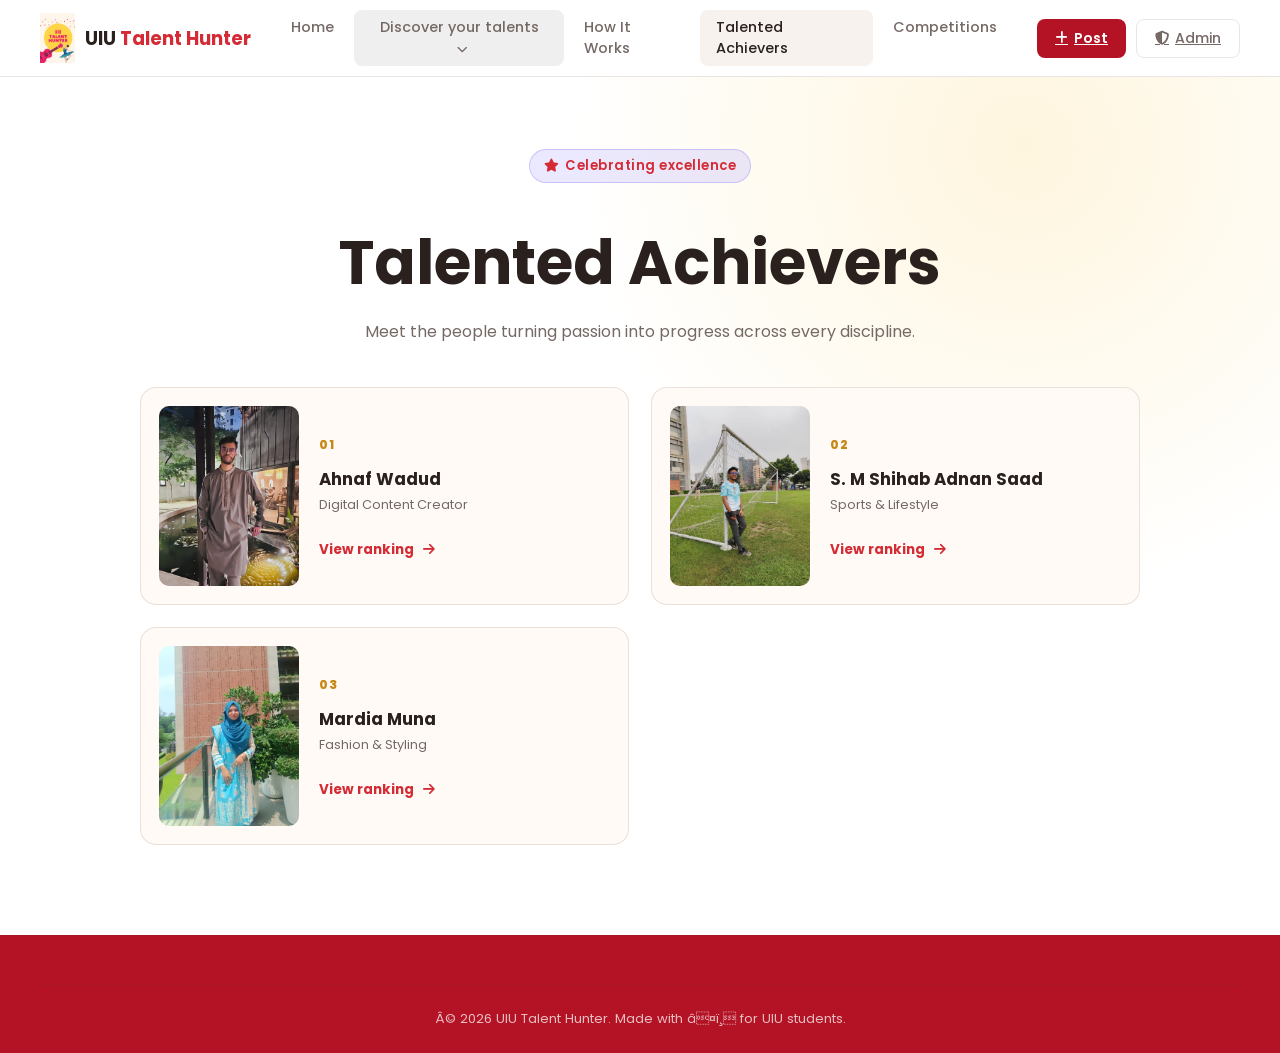
==== commit 0ef02bb1: "All Updated" ====
--- a/achievers.html
+++ b/achievers.html
@@ -1,4 +1,78 @@
 <!DOCTYPE html>
-<html lang="en"><head><meta charset="UTF-8" /><meta name="viewport" content="width=device-width, initial-scale=1.0" /><title>Talented Achievers | UIU Talent Hunter</title><link rel="stylesheet" href="style.css" /><link rel="stylesheet" href="achievers.css" /><link href="https://fonts.googleapis.com/css2?family=Poppins:wght@300;400;500;600;700;800&display=swap" rel="stylesheet" /><link rel="stylesheet" href="https://cdnjs.cloudflare.com/ajax/libs/font-awesome/6.5.0/css/all.min.css" /></head>
-<body class="category-page achievers-page"><nav class="navbar"><a class="nav-brand" href="index.html"><span class="brand-icon">🎭</span><span class="brand-text">UIU <span class="highlight">Talent Hunter</span></span></a><ul class="nav-links"><li><a href="index.html" class="nav-link">Home</a></li><li class="nav-dropdown"><button class="nav-link dropdown-toggle" type="button" onclick="toggleTalentMenu(event)">Discover your talents <i class="fas fa-chevron-down"></i></button><div class="dropdown-menu"><a href="video.html"><i class="fas fa-video"></i> Video</a><a href="audio.html"><i class="fas fa-music"></i> Audio</a><a href="blog.html"><i class="fas fa-align-left"></i> Text</a></div></li><li><a href="how-it-works.html" class="nav-link">How It Works</a></li><li><a href="achievers.html" class="nav-link active">Talented Achievers</a></li><li><a href="competitions.html" class="nav-link">Competitions</a></li></ul><div class="nav-actions"><a class="btn-upload" href="index.html#home"><i class="fas fa-plus"></i> Post</a><a class="btn-admin" href="index.html#leaderboard"><i class="fas fa-shield-alt"></i> Admin</a></div><button class="hamburger" onclick="toggleMenu()"><i class="fas fa-bars"></i></button></nav>
-<main class="achievers-page-main"><header class="page-heading"><p class="hero-badge"><i class="fas fa-star"></i> Celebrating excellence</p><h1>Talented Achievers</h1><p>Meet the people turning passion into progress across every discipline.</p></header><section class="achiever-grid"><article class="achiever-card"><img src="https://images.unsplash.com/photo-1507003211169-0a1dd7228f2d?w=440&h=440&fit=crop&auto=format" alt="Arjun Sharma" /><div><span class="achiever-rank">01</span><h2>Arjun Sharma</h2><p>Photography</p><a href="index.html#leaderboard" class="text-link">View ranking <i class="fas fa-arrow-right"></i></a></div></article><article class="achiever-card"><img src="https://images.unsplash.com/photo-1438761681033-6461ffad8d80?w=440&h=440&fit=crop&auto=format" alt="Priya Nair" /><div><span class="achiever-rank">02</span><h2>Priya Nair</h2><p>Classical Dance</p><a href="index.html#leaderboard" class="text-link">View ranking <i class="fas fa-arrow-right"></i></a></div></article><article class="achiever-card"><img src="https://images.unsplash.com/photo-1472099645785-5658abf4ff4e?w=440&h=440&fit=crop&auto=format" alt="Rohan Kapoor" /><div><span class="achiever-rank">03</span><h2>Rohan Kapoor</h2><p>Music</p><a href="index.html#leaderboard" class="text-link">View ranking <i class="fas fa-arrow-right"></i></a></div></article><article class="achiever-card"><img src="https://images.unsplash.com/photo-1534528741775-53994a69daeb?w=440&h=440&fit=crop&auto=format" alt="Meera Iyer" /><div><span class="achiever-rank">04</span><h2>Meera Iyer</h2><p>Painting</p><a href="index.html#leaderboard" class="text-link">View ranking <i class="fas fa-arrow-right"></i></a></div></article></section></main><footer class="footer"><div class="footer-bottom"><p>© 2026 UIU Talent Hunter. Made with ❤️ for UIU students.</p></div></footer><script src="script.js"></script></body></html>+<html lang="en">
+
+<head>
+    <meta charset="UTF-8" />
+    <meta name="viewport" content="width=device-width, initial-scale=1.0" />
+    <title>Talented Achievers | UIU Talent Hunter</title>
+    <link rel="stylesheet" href="style.css" />
+    <link rel="stylesheet" href="achievers.css" />
+    <link href="https://fonts.googleapis.com/css2?family=Poppins:wght@300;400;500;600;700;800&display=swap"
+        rel="stylesheet" />
+    <link rel="stylesheet" href="https://cdnjs.cloudflare.com/ajax/libs/font-awesome/6.5.0/css/all.min.css" />
+</head>
+
+<body class="category-page achievers-page">
+    <nav class="navbar"><a class="nav-brand" href="index.html"><img src="logo.png" alt="UIU Talent Hunter Logo" class="logo-img"><span
+                class="brand-text">UIU <span class="highlight">Talent Hunter</span></span></a>
+        <ul class="nav-links">
+            <li><a href="index.html" class="nav-link">Home</a></li>
+            <li class="nav-dropdown"><button class="nav-link dropdown-toggle" type="button"
+                    onclick="toggleTalentMenu(event)">Discover your talents <i class="fas fa-chevron-down"></i></button>
+                <div class="dropdown-menu"><a href="video.html"><i class="fas fa-video"></i> Video</a><a
+                        href="audio.html"><i class="fas fa-music"></i> Audio</a><a href="blog.html"><i
+                            class="fas fa-align-left"></i> Text</a></div>
+            </li>
+            <li><a href="how-it-works.html" class="nav-link">How It Works</a></li>
+            <li><a href="achievers.html" class="nav-link active">Talented Achievers</a></li>
+            <li><a href="competitions.html" class="nav-link">Competitions</a></li>
+        </ul>
+        <div class="nav-actions"><a class="btn-upload" href="index.html#home"><i class="fas fa-plus"></i> Post</a><a
+                class="btn-admin" href="index.html#leaderboard"><i class="fas fa-shield-alt"></i> Admin</a></div><button
+            class="hamburger" onclick="toggleMenu()"><i class="fas fa-bars"></i></button>
+    </nav>
+    <main class="achievers-page-main">
+        <header class="page-heading">
+            <p class="hero-badge"><i class="fas fa-star"></i> Celebrating excellence</p>
+            <h1>Talented Achievers</h1>
+            <p>Meet the people turning passion into progress across every discipline.</p>
+        </header>
+        <section class="achiever-grid">
+            <article class="achiever-card"><img
+                    src="ahnaf-wadud.jpg"
+                    alt="Ahnaf Wadud" />
+                <div><span class="achiever-rank">01</span>
+                    <h2>Ahnaf Wadud</h2>
+                    <p>Digital Content Creator</p><a href="index.html#leaderboard" class="text-link">View ranking <i
+                            class="fas fa-arrow-right"></i></a>
+                </div>
+            </article>
+            <article class="achiever-card"><img
+                    src="shihab-adnan-saad.jpg"
+                    alt="S. M Shihab Adnan Saad" />
+                <div><span class="achiever-rank">02</span>
+                    <h2>S. M Shihab Adnan Saad</h2>
+                    <p>Sports & Lifestyle</p><a href="index.html#leaderboard" class="text-link">View ranking <i
+                            class="fas fa-arrow-right"></i></a>
+                </div>
+            </article>
+            <article class="achiever-card"><img
+                    src="mardia-muna.jpg"
+                    alt="Mardia Muna" />
+                <div><span class="achiever-rank">03</span>
+                    <h2>Mardia Muna</h2>
+                    <p>Fashion & Styling</p><a href="index.html#leaderboard" class="text-link">View ranking <i
+                            class="fas fa-arrow-right"></i></a>
+                </div>
+            </article>
+        </section>
+    </main>
+    <footer class="footer">
+        <div class="footer-bottom">
+            <p>Â© 2026 UIU Talent Hunter. Made with â¤ï¸ for UIU students.</p>
+        </div>
+    </footer>
+    <script src="script.js"></script>
+</body>
+
+</html>
--- a/style.css
+++ b/style.css
@@ -1,33 +1,29 @@
-/* ========================================
-   UIU TALENT SHOW — STYLESHEET
-   ======================================== */
-
 :root {
-  --bg: #0d0f1a;
-  --bg2: #13162a;
-  --bg3: #1a1e33;
-  --card: #1e2240;
-  --card2: #252a4a;
-  --border: rgba(255,255,255,0.08);
-  --accent: #7c6bff;
-  --accent2: #a78bfa;
-  --pink: #f472b6;
-  --teal: #2dd4bf;
-  --gold: #fbbf24;
-  --silver: #94a3b8;
+  --bg: #ffffff;
+  --bg2: #fff5eb;
+  --bg3: #f7f2ee;
+  --card: #fffaf5;
+  --card2: #f8eee5;
+  --border: rgba(81,44,30,0.12);
+  --accent: #b31324;
+  --accent2: #d52b35;
+  --pink: #e45b67;
+  --teal: #16877b;
+  --gold: #c88816;
+  --silver: #8b817c;
   --bronze: #cd7f32;
   --green: #34d399;
-  --text: #e2e8f0;
-  --text2: #94a3b8;
-  --text3: #64748b;
+  --text: #2a211f;
+  --text2: #756965;
+  --text3: #a0948d;
   --video-color: #3b82f6;
   --audio-color: #10b981;
   --blog-color: #f59e0b;
   --radius: 16px;
   --radius-sm: 10px;
-  --shadow: 0 8px 32px rgba(0,0,0,0.4);
-  --shadow-card: 0 4px 24px rgba(0,0,0,0.3);
-  --glow: 0 0 30px rgba(124,107,255,0.25);
+  --shadow: 0 8px 32px rgba(81,44,30,0.12);
+  --shadow-card: 0 4px 24px rgba(81,44,30,0.09);
+  --glow: 0 0 30px rgba(179,19,36,0.15);
 }
 
 *, *::before, *::after { box-sizing: border-box; margin: 0; padding: 0; }
@@ -42,12 +38,12 @@
   overflow-x: hidden;
 }
 
-/* ---- SCROLLBAR ---- */
+.home-page {
+  background: #ffffff;
+}
 ::-webkit-scrollbar { width: 6px; }
 ::-webkit-scrollbar-track { background: var(--bg); }
 ::-webkit-scrollbar-thumb { background: var(--accent); border-radius: 3px; }
-
-/* ======================================== NAVBAR */
 .navbar {
   position: sticky;
   top: 0;
@@ -55,8 +51,8 @@
   display: flex;
   align-items: center;
   gap: 24px;
-  padding: 14px 40px;
-  background: rgba(13,15,26,0.85);
+  padding: 10px 40px;
+  background: rgba(255,255,255,0.96);
   backdrop-filter: blur(16px);
   border-bottom: 1px solid var(--border);
 }
@@ -72,7 +68,30 @@
   white-space: nowrap;
 }
 
-.brand-icon { font-size: 1.4rem; }
+.brand-icon {
+  display: inline-flex;
+  align-items: center;
+  justify-content: center;
+  width: 38px;
+  height: 38px;
+  background: linear-gradient(145deg, #172746, #0b1427);
+  border: 2px solid #d8b15d;
+  border-radius: 4px;
+  color: #ffffff;
+  font-size: .7rem;
+  font-weight: 800;
+  letter-spacing: .04em;
+  line-height: 1;
+  box-shadow: inset 0 0 0 1px rgba(255,255,255,.18), 0 2px 5px rgba(17,24,39,.18);
+}
+
+.logo-img {
+  height: 50px;
+  width: auto;
+  object-fit: contain;
+  display: block;
+}
+
 .highlight { color: var(--accent2); }
 
 .nav-links {
@@ -155,25 +174,23 @@
   cursor: pointer;
   margin-left: auto;
 }
-
-/* ======================================== HERO */
 .hero {
   position: relative;
-  min-height: 88vh;
+  max-width: 1180px;
+  min-height: 530px;
+  margin: 0 auto;
   display: flex;
   align-items: center;
   justify-content: space-between;
-  padding: 80px 40px 60px;
+  padding: 70px 40px 60px;
+  border-radius: 0 0 10px 10px;
   overflow: hidden;
 }
 
 .hero-bg {
   position: absolute;
   inset: 0;
-  background:
-    radial-gradient(ellipse 70% 60% at 20% 50%, rgba(124,107,255,0.18) 0%, transparent 70%),
-    radial-gradient(ellipse 50% 50% at 80% 30%, rgba(244,114,182,0.12) 0%, transparent 60%),
-    radial-gradient(ellipse 60% 80% at 60% 80%, rgba(45,212,191,0.08) 0%, transparent 60%);
+  background: linear-gradient(90deg, rgba(9,12,20,.82), rgba(9,12,20,.3)), url('hero-bg.jpg') center/cover;
   z-index: 0;
 }
 
@@ -203,6 +220,7 @@
   font-weight: 800;
   line-height: 1.1;
   margin-bottom: 16px;
+  color: #ffffff;
 }
 
 .gradient-text {
@@ -214,7 +232,7 @@
 
 .hero-subtitle {
   font-size: 1.05rem;
-  color: var(--text2);
+  color: rgba(255,255,255,.8);
   line-height: 1.7;
   margin-bottom: 32px;
 }
@@ -227,8 +245,8 @@
 }
 
 .stat { display: flex; flex-direction: column; }
-.stat-num { font-size: 1.6rem; font-weight: 800; color: var(--text); }
-.stat-label { font-size: 0.78rem; color: var(--text3); text-transform: uppercase; letter-spacing: 1px; }
+.stat-num { font-size: 1.6rem; font-weight: 800; color: #ffffff; }
+.stat-label { font-size: 0.78rem; color: rgba(255,255,255,.72); text-transform: uppercase; letter-spacing: 1px; }
 .stat-divider { width: 1px; height: 40px; background: var(--border); }
 
 .hero-btns { display: flex; gap: 14px; flex-wrap: wrap; }
@@ -255,7 +273,7 @@
 .btn-secondary {
   padding: 13px 28px;
   background: transparent;
-  color: var(--text);
+  color: #ffffff;
   border: 1.5px solid var(--border);
   border-radius: 10px;
   font-family: inherit;
@@ -300,8 +318,6 @@
   0%, 100% { transform: translateY(0); }
   50% { transform: translateY(-10px); }
 }
-
-/* ======================================== SECTION TABS */
 .section-tabs {
   display: flex;
   justify-content: center;
@@ -329,8 +345,6 @@
 
 .tab-btn:hover { color: var(--text); }
 .tab-btn.active { color: var(--accent2); border-bottom-color: var(--accent); }
-
-/* ======================================== CONTENT SECTIONS */
 .content-section {
   padding: 48px 40px;
   max-width: 1280px;
@@ -339,18 +353,14 @@
 
 .hidden-tab { display: none; }
 .active-tab { display: block; }
-
-/* Category entries now live on their own pages. */
 .home-page .content-section { display: none; }
 .home-page .section-tabs { display: none; }
 .home-page .hero { justify-content: center; text-align: center; }
 .home-page .hero-content { max-width: 760px; }
 .home-page .hero-cards { display: none; }
 .tab-btn { text-decoration: none; }
-
-/* ======================================== HOME DISCOVERY */
 .home-discovery { background: var(--bg); }
-.home-section { max-width: 1180px; margin: 0 auto; padding: 88px 40px; }
+.home-section { max-width: 1180px; margin: 0 auto; padding: 54px 40px; }
 .section-kicker { color: var(--accent2); font-size: .76rem; font-weight: 700; letter-spacing: 1.4px; text-transform: uppercase; }
 .section-kicker i { margin-right: 7px; }
 .home-section h2 { font-size: clamp(1.8rem, 3vw, 2.65rem); line-height: 1.15; margin: 12px 0 14px; }
@@ -388,6 +398,7 @@
 .competition-meta b { display: block; color: var(--text); font-size: .75rem; margin-bottom: 3px; }
 .competition-body .btn-primary { padding: 10px 15px; font-size: .78rem; }
 .community-section { display: grid; grid-template-columns: 1.15fr .85fr; gap: 22px; }
+.community-section.full-width { grid-template-columns: 1fr; }
 .home-page .steps-grid .step-card:nth-child(n+4) { display: none; }
 .home-page .competition-grid .competition-card:nth-child(n+2) { display: none; }
 .community-panel { padding: 30px; background: var(--card); border: 1px solid var(--border); border-radius: var(--radius); }
@@ -396,15 +407,45 @@
 .person-row strong, .person-row span { display: block; }
 .person-row strong { font-size: .78rem; }
 .person-row span { color: var(--text3); font-size: .7rem; margin-top: 3px; }
+.leaderboard-list { display: grid; gap: 14px; margin-top: 24px; }
+.leaderboard-item { display: grid; grid-template-columns: 50px 70px 1fr; gap: 14px; align-items: center; padding: 16px; background: var(--card2); border: 1.5px solid var(--border); border-radius: var(--radius-sm); transition: all 0.3s ease; }
+.leaderboard-item:hover { transform: translateX(4px); box-shadow: var(--shadow-card); }
+.leaderboard-item.rank-1 { background: linear-gradient(135deg, rgba(200,136,22,.08), rgba(200,136,22,.05)); border-color: var(--gold); }
+.leaderboard-item.rank-2 { background: linear-gradient(135deg, rgba(139,129,124,.08), rgba(139,129,124,.05)); border-color: var(--silver); }
+.leaderboard-item.rank-3 { background: linear-gradient(135deg, rgba(205,127,50,.08), rgba(205,127,50,.05)); border-color: var(--bronze); }
+.rank-badge { display: flex; align-items: center; justify-content: center; width: 50px; height: 50px; border-radius: 50%; font-weight: 800; font-size: 0.95rem; }
+.leaderboard-item.rank-1 .rank-badge { background: linear-gradient(135deg, var(--gold), #d4a034); color: #ffffff; }
+.leaderboard-item.rank-2 .rank-badge { background: linear-gradient(135deg, var(--silver), #a89c94); color: #ffffff; }
+.leaderboard-item.rank-3 .rank-badge { background: linear-gradient(135deg, var(--bronze), #e8a036); color: #ffffff; }
+.rank-badge i { margin-right: 4px; font-size: 0.85rem; }
+.leader-avatar { width: 70px; height: 70px; border-radius: 12px; object-fit: cover; border: 2px solid var(--border); }
+.leader-info { display: flex; flex-direction: column; gap: 4px; }
+.leader-info strong { font-size: 0.9rem; color: var(--text); display: block; }
+.leader-info span { color: var(--accent2); font-size: 0.78rem; font-weight: 600; display: block; }
+.leader-info small { color: var(--text3); font-size: 0.7rem; display: block; margin-top: 2px; }
+.leaderboard-visual { margin-top: 24px; }
+.top-three { display: grid; grid-template-columns: 1fr 1.2fr 1fr; gap: 20px; align-items: flex-end; }
+.leaderboard-rank { display: flex; flex-direction: column; align-items: center; gap: 12px; position: relative; }
+.leaderboard-rank img { width: 100px; height: 100px; border-radius: 50%; object-fit: cover; border: 4px solid var(--border); }
+.leaderboard-rank.rank-1 img { border-color: var(--gold); width: 120px; height: 120px; box-shadow: 0 0 0 4px rgba(200,136,22,.15); }
+.leaderboard-rank.rank-2 img { border-color: var(--silver); }
+.leaderboard-rank.rank-3 img { border-color: var(--bronze); }
+.rank-label { position: absolute; top: 75px; left: 50%; transform: translateX(-50%); width: 50px; height: 50px; display: flex; align-items: center; justify-content: center; border-radius: 50%; font-weight: 800; font-size: 1rem; color: #ffffff; }
+.leaderboard-rank.rank-1 .rank-label { background: linear-gradient(135deg, var(--gold), #d4a034); top: 95px; }
+.leaderboard-rank.rank-2 .rank-label { background: linear-gradient(135deg, var(--silver), #a89c94); top: 75px; }
+.leaderboard-rank.rank-3 .rank-label { background: linear-gradient(135deg, var(--bronze), #e8a036); top: 75px; }
+.leaderboard-rank h4 { font-size: 0.95rem; color: var(--text); text-align: center; margin-top: 10px; }
+.leaderboard-rank p { color: var(--accent2); font-size: 0.78rem; font-weight: 600; text-align: center; }
+.leaderboard-rank .points { color: var(--text3); font-size: 0.7rem; text-align: center; }
 .supporter-list { display: grid; gap: 12px; margin-top: 26px; }
 .supporter-list div { display: grid; grid-template-columns: 28px 1fr; align-items: center; padding: 10px 0; border-bottom: 1px solid var(--border); }
 .supporter-list span { grid-row: span 2; color: var(--gold); font-weight: 800; font-size: .78rem; }
 .supporter-list strong { font-size: .8rem; }
 .supporter-list small { color: var(--text3); font-size: .7rem; }
-.mission-section { max-width: none; background: linear-gradient(135deg, rgba(124,107,255,.12), rgba(45,212,191,.05)); text-align: center; }
+.mission-section { max-width: none; background: #fffaf5; text-align: center; }
 .mission-section > * { max-width: 1100px; margin-left: auto; margin-right: auto; }
 .mission-grid { display: grid; grid-template-columns: repeat(3, 1fr); gap: 20px; margin-top: 34px; text-align: left; }
-.mission-grid article { padding: 22px; border-left: 2px solid var(--accent); background: rgba(13,15,26,.3); }
+.mission-grid article { padding: 22px; border-left: 2px solid var(--accent); background: rgba(179,19,36,.05); }
 .mission-grid i { color: var(--teal); font-size: 1.25rem; }
 .mission-grid h3 { font-size: .98rem; margin: 15px 0 8px; }
 .mission-grid p { color: var(--text2); font-size: .8rem; line-height: 1.65; }
@@ -442,15 +483,11 @@
 
 .section-header h2 i { color: var(--accent); }
 .section-header p { color: var(--text2); font-size: 0.95rem; }
-
-/* ---- CARDS GRID ---- */
 .cards-grid {
   display: grid;
   grid-template-columns: repeat(auto-fill, minmax(320px, 1fr));
   gap: 24px;
 }
-
-/* ---- MEDIA CARD ---- */
 .media-card {
   background: var(--card);
   border: 1px solid var(--border);
@@ -472,8 +509,6 @@
   display: block;
   background: var(--bg);
 }
-
-/* ---- CAT BADGE ---- */
 .cat-badge {
   position: absolute;
   top: 10px;
@@ -491,8 +526,6 @@
 .video-badge { background: rgba(59,130,246,0.85); color: #fff; }
 .audio-badge { background: rgba(16,185,129,0.85); color: #fff; }
 .blog-badge { background: rgba(245,158,11,0.85); color: #fff; position: static; margin-left: auto; }
-
-/* ---- AUDIO VISUAL ---- */
 .audio-visual {
   position: relative;
   background: linear-gradient(135deg, var(--bg2), var(--bg3));
@@ -547,8 +580,6 @@
   0%, 100% { transform: scaleY(0.5); }
   50% { transform: scaleY(1.2); }
 }
-
-/* ---- CARD BODY ---- */
 .card-body { padding: 18px; }
 .card-title { font-size: 1rem; font-weight: 700; margin-bottom: 10px; line-height: 1.4; }
 .card-meta { display: flex; align-items: center; gap: 8px; margin-bottom: 10px; flex-wrap: wrap; }
@@ -557,12 +588,8 @@
 .dot { color: var(--text3); }
 .date { font-size: 0.78rem; color: var(--text3); }
 .card-desc { font-size: 0.84rem; color: var(--text2); line-height: 1.6; margin-bottom: 14px; }
-
-/* ---- AUDIO PLAYER ---- */
 .audio-player { margin-bottom: 12px; }
 .audio-player audio { width: 100%; height: 36px; border-radius: 6px; }
-
-/* ---- CARD FOOTER ---- */
 .card-footer {
   display: flex;
   align-items: center;
@@ -603,8 +630,6 @@
   font-weight: 700;
   color: var(--gold);
 }
-
-/* ---- COMMENTS ---- */
 .comments-panel {
   margin-top: 14px;
   border-top: 1px solid var(--border);
@@ -662,8 +687,6 @@
 }
 
 .send-btn:hover { background: var(--accent2); }
-
-/* ======================================== BLOG SECTION */
 .blog-grid {
   display: flex;
   flex-direction: column;
@@ -738,8 +761,6 @@
   line-height: 1.4;
   background: var(--bg3);
 }
-
-/* ---- CAT PILLS (table) ---- */
 .cat-pill {
   padding: 3px 10px;
   border-radius: 50px;
@@ -749,16 +770,12 @@
 .video-pill { background: rgba(59,130,246,0.15); color: #60a5fa; }
 .audio-pill { background: rgba(16,185,129,0.15); color: #34d399; }
 .blog-pill { background: rgba(245,158,11,0.15); color: #fbbf24; }
-
-/* ======================================== LEADERBOARD */
 .leaderboard-section {
   padding: 64px 40px;
   background: var(--bg2);
 }
 
 .leaderboard-section .section-header { margin-bottom: 48px; }
-
-/* ---- PODIUM ---- */
 .podium {
   display: flex;
   justify-content: center;
@@ -811,8 +828,6 @@
 .third .podium-rank { color: var(--bronze); }
 
 .podium-pts { font-size: 0.8rem; color: var(--text2); font-weight: 600; }
-
-/* ---- TABLE ---- */
 .leaderboard-table-wrap {
   overflow-x: auto;
   border-radius: var(--radius);
@@ -868,10 +883,9 @@
 
 .admin-pts { color: var(--accent2); font-weight: 600; }
 .total-pts { color: var(--gold); font-weight: 800; font-size: 0.95rem; }
-
-/* ======================================== FOOTER */
 .footer {
-  background: var(--bg);
+  background: var(--accent);
+  color: #fff;
   border-top: 1px solid var(--border);
   padding: 48px 40px 24px;
 }
@@ -885,7 +899,7 @@
 
 .footer-brand { max-width: 280px; }
 .footer-brand .brand-text { font-size: 1.1rem; font-weight: 700; margin-left: 8px; }
-.footer-brand p { color: var(--text3); font-size: 0.85rem; line-height: 1.6; margin-top: 12px; }
+.footer-brand p { color: rgba(255,255,255,.78); font-size: 0.85rem; line-height: 1.6; margin-top: 12px; }
 
 .footer-links {
   display: flex;
@@ -898,12 +912,12 @@
   font-size: 0.85rem;
   text-transform: uppercase;
   letter-spacing: 0.8px;
-  color: var(--text3);
+  color: rgba(255,255,255,.72);
   margin-bottom: 4px;
 }
 
 .footer-links a {
-  color: var(--text2);
+  color: rgba(255,255,255,.86);
   text-decoration: none;
   font-size: 0.88rem;
   display: flex;
@@ -919,11 +933,9 @@
   text-align: center;
   padding-top: 24px;
   border-top: 1px solid var(--border);
-  color: var(--text3);
+  color: rgba(255,255,255,.72);
   font-size: 0.82rem;
 }
-
-/* ======================================== MODALS */
 .modal-overlay {
   position: fixed;
   inset: 0;
@@ -1078,8 +1090,6 @@
   border-radius: 8px;
   border-left: 3px solid var(--accent);
 }
-
-/* Admin point editor */
 .admin-point-list { display: flex; flex-direction: column; gap: 12px; }
 
 .admin-point-row {
@@ -1111,8 +1121,6 @@
 }
 
 .point-input:focus { border-color: var(--accent); }
-
-/* ======================================== TOAST */
 .toast {
   position: fixed;
   bottom: 28px;
@@ -1137,11 +1145,7 @@
   from { transform: translateY(20px); opacity: 0; }
   to { transform: translateY(0); opacity: 1; }
 }
-
-/* ======================================== UTILITIES */
 .hidden { display: none !important; }
-
-/* ======================================== RESPONSIVE */
 @media (max-width: 900px) {
   .navbar { padding: 12px 20px; }
   .nav-links { display: none; }
@@ -1176,9 +1180,10 @@
   .person-row { grid-template-columns: 42px 1fr; }
   .person-row img:nth-of-type(2), .person-row div:nth-of-type(2) { display: none; }
   .competition-meta { gap: 4px; }
-}
-
-/* ======================================== MOBILE NAV OPEN */
+  .top-three { grid-template-columns: 1fr; gap: 14px; align-items: center; }
+  .leaderboard-rank img { width: 80px; height: 80px; }
+  .leaderboard-rank.rank-1 img { width: 100px; height: 100px; }
+}
 .nav-open .nav-links {
   display: flex;
   flex-direction: column;
@@ -1207,3 +1212,4 @@
   z-index: 999;
   gap: 12px;
 }
+
--- a/achievers.css
+++ b/achievers.css
@@ -1,12 +1,77 @@
 @import url('style.css');
-.achievers-page-main { min-height: calc(100vh - 180px); padding: 72px 40px 90px; background: radial-gradient(circle at 80% 8%, rgba(251,191,36,.15), transparent 35%); }
-.achievers-page .page-heading { max-width: 720px; margin: 0 auto 42px; text-align: center; }
-.achievers-page .page-heading h1 { font-size: clamp(2.2rem, 5vw, 3.8rem); margin: 14px 0 10px; }
-.achievers-page .page-heading > p:last-child { color: var(--text2); line-height: 1.7; }
-.achiever-grid { max-width: 1000px; margin: 0 auto; display: grid; grid-template-columns: repeat(2, 1fr); gap: 22px; }
-.achiever-card { display: grid; grid-template-columns: 140px 1fr; align-items: center; gap: 20px; padding: 18px; background: var(--card); border: 1px solid var(--border); border-radius: var(--radius); }
-.achiever-card img { width: 140px; height: 180px; object-fit: cover; border-radius: var(--radius-sm); }
-.achiever-rank { color: var(--gold); font-size: .75rem; font-weight: 800; letter-spacing: 1px; }
-.achiever-card h2 { font-size: 1.05rem; margin: 10px 0 4px; }
-.achiever-card p { color: var(--text2); font-size: .8rem; margin-bottom: 22px; }
-@media (max-width: 700px) { .achievers-page-main { padding: 52px 20px 64px; } .achiever-grid { grid-template-columns: 1fr; } }
+
+.achievers-page-main {
+    min-height: calc(100vh - 180px);
+    padding: 72px 40px 90px;
+    background: radial-gradient(circle at 80% 8%, rgba(251, 191, 36, .15), transparent 35%);
+}
+
+.achievers-page .page-heading {
+    max-width: 720px;
+    margin: 0 auto 42px;
+    text-align: center;
+}
+
+.achievers-page .page-heading h1 {
+    font-size: clamp(2.2rem, 5vw, 3.8rem);
+    margin: 14px 0 10px;
+}
+
+.achievers-page .page-heading>p:last-child {
+    color: var(--text2);
+    line-height: 1.7;
+}
+
+.achiever-grid {
+    max-width: 1000px;
+    margin: 0 auto;
+    display: grid;
+    grid-template-columns: repeat(2, 1fr);
+    gap: 22px;
+}
+
+.achiever-card {
+    display: grid;
+    grid-template-columns: 140px 1fr;
+    align-items: center;
+    gap: 20px;
+    padding: 18px;
+    background: var(--card);
+    border: 1px solid var(--border);
+    border-radius: var(--radius);
+}
+
+.achiever-card img {
+    width: 140px;
+    height: 180px;
+    object-fit: cover;
+    border-radius: var(--radius-sm);
+}
+
+.achiever-rank {
+    color: var(--gold);
+    font-size: .75rem;
+    font-weight: 800;
+    letter-spacing: 1px;
+}
+
+.achiever-card h2 {
+    font-size: 1.05rem;
+    margin: 10px 0 4px;
+}
+
+.achiever-card p {
+    color: var(--text2);
+    font-size: .8rem;
+    margin-bottom: 22px;
+}
+
+@media (max-width: 700px) {
+    .achievers-page-main {
+        padding: 52px 20px 64px;
+    }
+
+    .achiever-grid {
+        grid-template-columns: 1fr;
+    }
+}
